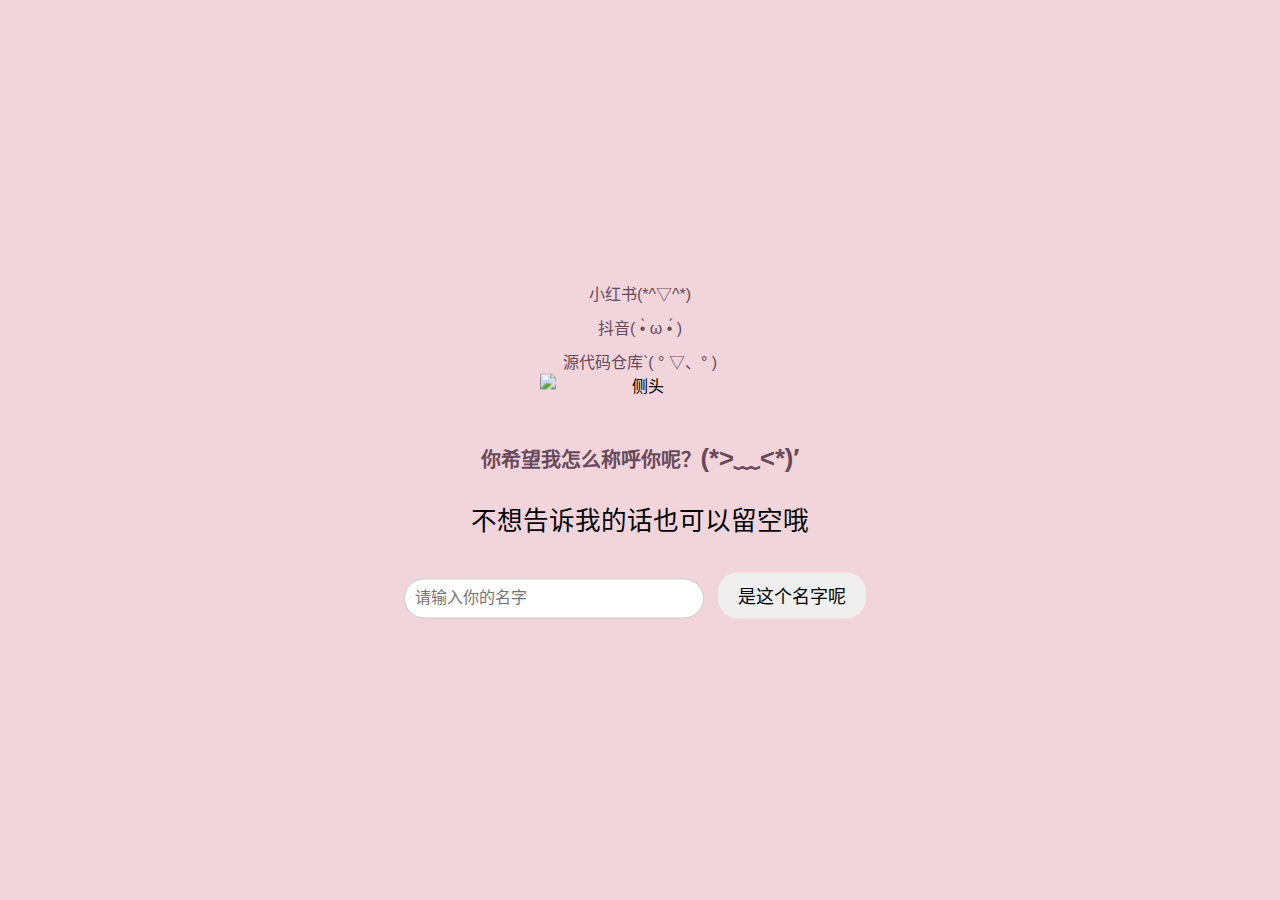
==== love/index.html @ e95893f9 "Add files via upload" ====
<!DOCTYPE html>
<html lang="zh-CN">
<head>
    <meta charset="UTF-8">
    <meta name="viewport" content="width=device-width, initial-scale=1.0">
    <title>可以成为我的朋友吗？</title>
    <link rel="stylesheet" href="style.css">
     <!-- 设置网页图标 -->
     <link rel="shortcut icon" href="assets/images/favicon.ico" type="image/x-icon">
     <link rel="icon" href="assets/images/favicon.ico" type="image/x-icon">
 </head>
</head>
<body>
    <!-- 用于输入名字的容器 -->
    <div id="nameInputContainer" style="display: none;">
        <div id="sidehead-wrapper">
             <!-- 新增可点击链接元素 -->
             <a href="" id="xiaohongshuLink" target="_blank">小红书(*^▽^*)</a>
             <a href="https://www.douyin.com/user/MS4wLjABAAAAYW6Q4GUNhVbVhTI0GcSNDMW_fyc04W8B3tn5RvM40Hw" id="douyinLink" target="_blank">抖音( •̀ ω •́ )</a>
             <a href="https://github.com/JayMuShui/tang-love" id="repoLink" target="_blank">源代码仓库ˋ( ° ▽、° )</a>
            <img id="sidehead" src="assets/images/sidehead.png" alt="侧头">           
        </div>
        <h1>你希望我怎么称呼你呢？<span style="font-size: 2vw;">(*>﹏<*)′</span></h1>
        <p style="font-size: 2vw;">不想告诉我的话也可以留空哦</p>
        <input type="text" id="usernameInput" placeholder="请输入你的名字">
        <button id="confirmNameButton">是这个名字呢</button>
    </div>
    <!-- 表白内容容器 -->
    <div class="container" id="confessionContainer" style="display: none;">
        <img id="mainImage" src="assets/images/heart.png" alt="爱心">
        <h1 id="question">可以成为我的朋友吗？</h1>
        <div class="buttons">
            <button id="yes">可以</button>
            <button id="no">不要</button>
        </div>
    </div>
    <script src="script.js"></script>
</body>
</html>
---- love/style.css ----
/* 引入自定义字体 Lolita */
@font-face {
    font-family: 'Lolita';
    src: url('assets/fonts/Lolita.woff2') format('woff2'),
         url('assets/fonts/Lolita.woff') format('woff'),
         url('assets/fonts/Lolita.ttf') format('truetype');
    font-weight: normal;
    font-style: normal;
}

/* 全局 body 样式设置 */
body {
    background-color: #f1d5da;
    text-align: center;
    font-family: 'Lolita', Arial, sans-serif;
    margin: 0;
    padding: 0;
    display: flex;
    justify-content: center;
    align-items: center;
    height: 100vh;
}

/* 表白内容容器样式 */
.container {
    width: 90%;
    max-width: 500px;
}

/* 主图片样式 */
#mainImage {
    width: 100%;
    max-width: 200px;
    transition: all 0.3s cubic-bezier(0.25, 0.8, 0.25, 1);
}

/* 侧头图片样式 */
#sidehead {
    width: 100%;
    max-width: 200px;
    margin-bottom: 20px;
}

/* 新增链接样式 */
#nameInputContainer {
    display: flex;
    flex-direction: column;
    align-items: center;
}

#sidehead-wrapper {
    position: relative;
    display: flex;
    flex-direction: column;
    align-items: center;
}

#xiaohongshuLink,
#douyinLink,
#repoLink {
    font-size: 2vw;
    color: #68495b;
    text-decoration: none;
    margin-top: 5px;
}

/* 标题样式 */
h1 {
    font-size: 3.5vw;
    color: #68495b;
    margin: 20px 0;
    word-wrap: break-word;
    transition: all 0.3s cubic-bezier(0.25, 0.8, 0.25, 1);
}

/* 按钮通用样式 */
button {
    font-family: 'Lolita', Arial, sans-serif;
    font-size: 4vw;
    padding: 10px 20px;
    border: none;
    border-radius: 20px;
    cursor: pointer;
    margin: 10px;
    transition: all 0.3s cubic-bezier(0.25, 0.8, 0.25, 1);
}

/* “可以”按钮样式 */
#yes {
    background-color: #d4818e;
    color: white;
}

/* “不要”按钮样式 */
#no {
    background-color: #6784b1;
    color: white;
    position: relative;
}

/* 表白成功页面样式 */
.yes-screen {
    position: fixed;
    top: 0;
    left: 0;
    width: 100vw;
    height: 100vh;
    background-color: #ffdae0;
    display: flex;
    flex-direction: column;
    align-items: center;
    justify-content: center;
    opacity: 0;
}

/* 表白成功文字样式 */
.yes-text {
    font-family: 'Lolita', Arial, sans-serif;
    font-size: 7vw;
}

/* 表白成功图片样式 */
.yes-image {
    width: 50%;
    max-width: 300px;
}

/* 输入框样式 */
input[type="text"] {
    font-family: 'Lolita', Arial, sans-serif;
    font-size: 3.5vw;
    padding: 10px;
    border: 1px solid #ccc;
    border-radius: 20px;
    margin-bottom: 10px;
    width: 90%;
    box-sizing: border-box;
    word-wrap: break-word;
}

/* 用于输入名字的容器样式 */
#nameInputContainer {
    display: flex;
    flex-direction: column;
    align-items: center;
    justify-content: center;
    width: 90%;
    max-width: 500px;
}

/* 按钮激活（点击）样式，优化点击反馈 */
button:active {
    transform: scale(0.95);
    box-shadow: 0 0 10px rgba(0, 0, 0, 0.3);
}

/* 按钮获得焦点样式，焦点管理 */
button:focus {
    outline: 2px solid #d4818e;
    outline-offset: 2px;
}

/* 输入框获得焦点样式，焦点管理 */
input:focus {
    outline: 2px solid #d4818e;
    outline-offset: 2px;
}

/* 电脑端样式优化，当屏幕宽度大于等于 768px 时应用以下样式 */
@media (min-width: 768px) {
    body {
        display: flex;
    }
   .container {
        position: absolute;
        top: 50%;
        left: 50%;
        transform: translate(-50%, -50%);
        width: auto;
        max-width: none;
    }
    #mainImage {
        width: 200px;
    }
    h1 {
        font-size: 20px;
        margin: 20px 0;
    }
    button {
        font-size: 18px;
    }
   .yes-text {
        font-size: 36px;
    }
   .yes-image {
        width: 300px;
    }
    input[type="text"] {
        font-size: 16px;
        width: 300px;
    }
    #nameInputContainer {
        position: absolute;
        top: 50%;
        left: 50%;
        transform: translate(-50%, -50%);
    }
    #sidehead {
        width: 200px;
    }
    #xiaohongshuLink,
    #douyinLink,
    #repoLink {
        font-size: 16px;
        margin-top: 10px;
    }
}

/* 新增动画关键帧，实现从下往上冒出和渐显效果 */
@keyframes slideUpFadeIn {
    from {
        transform: translateY(100%);
        opacity: 0;
    }
    to {
        transform: translateY(0);
        opacity: 1;
    }
}

/* 用于触发动画的类名 */
.slide-up-fade-in {
    animation: slideUpFadeIn 0.5s ease-out both;
}

/* 新增动画关键帧，实现慢慢浮现效果 */
@keyframes fadeIn {
    from {
        opacity: 0;
    }
    to {
        opacity: 1;
    }
}

/* 用于触发慢慢浮现动画的类名 */
.fade-in {
    animation: fadeIn 1s ease-out both;
}
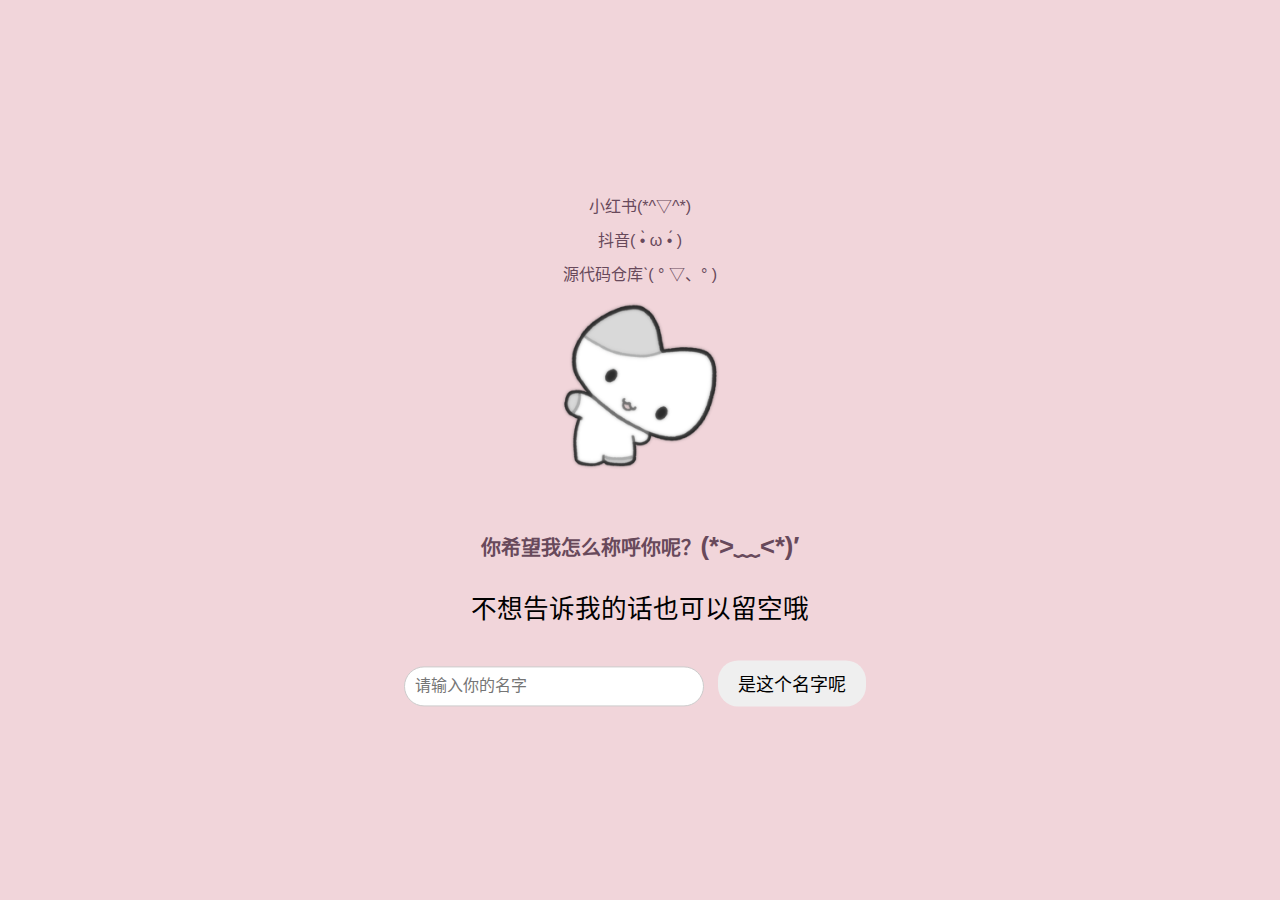
==== commit fc3c0141: "更新 index.html" ====
--- a/love/index.html
+++ b/love/index.html
@@ -3,7 +3,7 @@
 <head>
     <meta charset="UTF-8">
     <meta name="viewport" content="width=device-width, initial-scale=1.0">
-    <title>可以成为我的朋友吗？</title>
+    <title>hh在线交友</title>
     <link rel="stylesheet" href="style.css">
      <!-- 设置网页图标 -->
      <link rel="shortcut icon" href="assets/images/favicon.ico" type="image/x-icon">
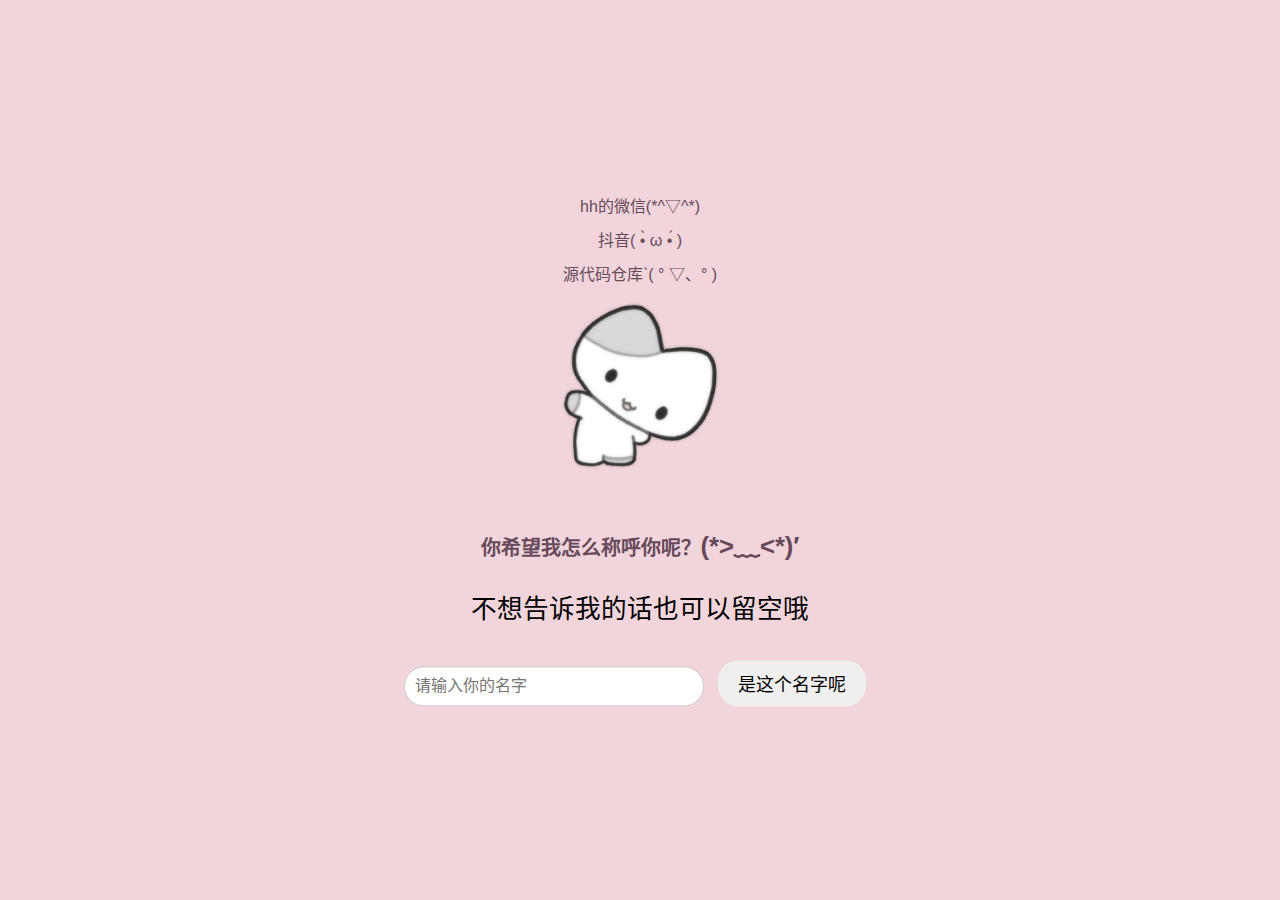
==== commit 3dd7c47c: "更新 index.html" ====
--- a/love/index.html
+++ b/love/index.html
@@ -15,7 +15,7 @@
     <div id="nameInputContainer" style="display: none;">
         <div id="sidehead-wrapper">
              <!-- 新增可点击链接元素 -->
-             <a href="" id="xiaohongshuLink" target="_blank">小红书(*^▽^*)</a>
+             <a href="" id="xiaohongshuLink" target="_blank">hh的微信(*^▽^*)</a>
              <a href="https://www.douyin.com/user/MS4wLjABAAAAYW6Q4GUNhVbVhTI0GcSNDMW_fyc04W8B3tn5RvM40Hw" id="douyinLink" target="_blank">抖音( •̀ ω •́ )</a>
              <a href="https://github.com/JayMuShui/tang-love" id="repoLink" target="_blank">源代码仓库ˋ( ° ▽、° )</a>
             <img id="sidehead" src="assets/images/sidehead.png" alt="侧头">           
